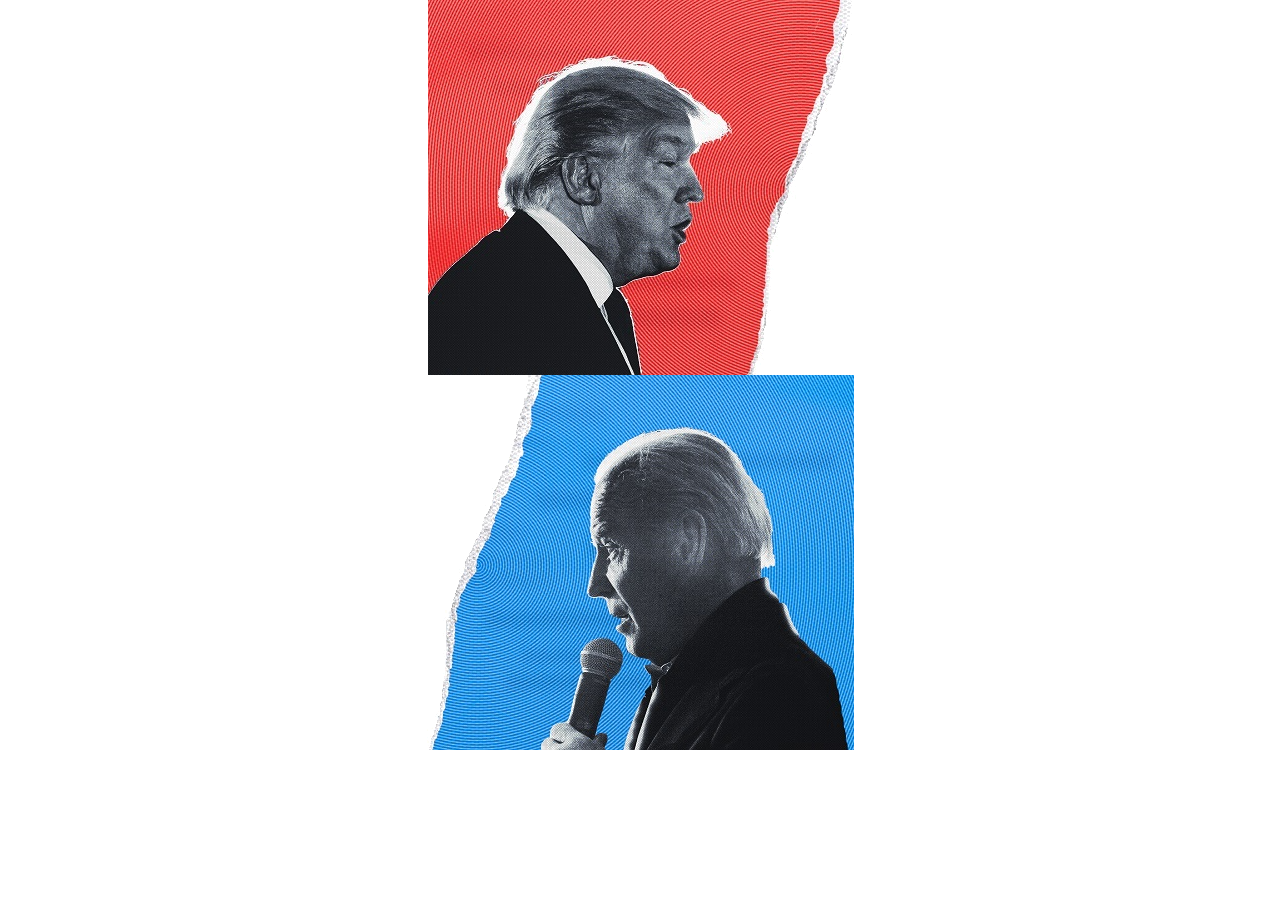
==== game.html @ 7528555c "Add initial game.js opening animation" ====
<!DOCTYPE html>
<html lang="en-GB">
    
    <head>
        <title>Presidential Debate</title>
        <meta name="viewport" content="width=device-width, initial-scale=1.0" />
        <link rel="stylesheet" href="https://stackpath.bootstrapcdn.com/bootstrap/4.5.0/css/bootstrap.min.css" />
        <link rel="stylesheet" href="https://use.fontawesome.com/releases/v5.11.1/css/all.css" type="text/css" />  
        <link rel="stylesheet" type="text/css" href="assets/css/game.css" />
    </head>

    <body>
        <!-- Preload audio files before game starts here for quicker reaction -->
        <div class="container-fluid container-background">
            <!-- Background images -->
            <div class="img-container-trump-initial">
                <img src="assets/images/index/trump-no-background.png">
            </div>
            <div class="img-container-biden-initial">
                <img src="assets/images/index/biden-no-background.png">
            </div>

            <!-- Modal -->
                <!-- Button trigger modal -->
                <button type="button" class="btn btn-primary hide-button" id="modal-button" data-toggle="modal" data-target="#exampleModalCenter">
                Launch demo modal
                </button>

                <!-- Modal -->
                <div class="modal fade" id="exampleModalCenter" tabindex="-1" role="dialog" aria-labelledby="exampleModalCenterTitle" aria-hidden="true">
                <div class="modal-dialog modal-dialog-centered" role="document">
                    <div class="modal-content">
                    <div class="modal-header">
                        <h5 class="modal-title" id="exampleModalLongTitle">Difficulty</h5>
                        <button type="button" class="close" data-dismiss="modal" aria-label="Close">
                        <span aria-hidden="true">&times;</span>
                        </button>
                    </div>
                    <div class="modal-body">
                            <ul class="difficulty">
                                <li>
                                    <input type="radio" class="difOpt" name="difficulty" value="2">Easy
                                </li>
                                <li>
                                    <input type="radio" class="difOpt" name="difficulty" value="1" checked>Normal
                                </li>
                                <li>
                                    <input type="radio" class="difOpt" name="difficulty" value="0.5">Hard
                                </li>
                                <li>
                                    <input type="radio" class="difOpt" name="difficulty" value="0.25">Insane
                                </li>
                            </ul>
                        </div>
                        <div class="modal-footer">
                            <button type="button" class="btn btn-secondary" id="start-first" data-dismiss="modal">Start</button>
                        </div>
                    </div>
                </div>
                </div>

            <div class="container-fluid container-foreground">
                <!-- Game boxes -->
                <div class="row mt-4">
                    <div class="col-3"></div>
                    <div class="col box box-trump box-trump-1 box-game hide-button">
                        <audio id="audio-trump-1" src="assets/audio/sound-trump-1.mp3"></audio>
                        <span class="mt-3">America!</span>
                    </div>
                    <div class="col box box-biden box-biden-1 box-game hide-button">
                        <audio id="audio-biden-1" src="assets/audio/sound-biden-1.mp3"></audio>
                        <span>C'mon man!</span>
                    </div>
                    <div class="col-3"></div>
                </div>
                <div class="row">
                    <div class="col-3"></div>
                    <div class="col box box-trump box-trump-2 box-game hide-button">
                        <audio id="audio-trump-2" src="assets/audio/sound-trump-2.mp3"></audio>
                        <span>You're fired!</span>
                    </div>
                    <div class="col box box-biden box-biden-2 box-game hide-button">
                        <audio id="audio-biden-2" src="assets/audio/sound-biden-2.mp3"></audio>
                        <span>Full of shit!</span>
                    </div>
                    <div class="col-3"></div>
                </div>
                <div class="row">
                    <div class="col-3"></div>
                    <div class="col box box-trump box-trump-3 box-game hide-button">
                        <audio id="audio-trump-3" src="assets/audio/sound-trump-3.mp3"></audio>
                        <span>Fake news!</span>
                    </div>
                    <div class="col box box-biden box-biden-3 box-game hide-button">
                        <audio id="audio-biden-3" src="assets/audio/sound-biden-3.mp3"></audio>
                        <span>Hairy legs!</span>
                    </div>
                    <div class="col-3"></div>
                </div>
                <!-- User info -->
                <div class="row mt-4">
                    <div class="col-1"></div>
                    <div class="col box box-user-info hide-button">
                        <span class="mt-2" id="level">Level: 0</span>
                    </div>
                    <div class="col box box-user-info hide-button">
                        <button id="start">Start</button>
                        <button class="hide-button" id="continue">Continue</button>
                        <button class="hide-button" id="retry">Retry</button>
                    </div>
                    <div class="col box box-user-info score-count hide-button">
                        <span class="mt-2" id="score">Score: 0</span>
                    </div>
                    <div class="col-1"></div>
                </div>
            </div>
        </div>

    <!--Link to Bootstrap CDN-->
        <script src="https://code.jquery.com/jquery-3.4.1.slim.min.js">
        </script>
        <script src="https://cdn.jsdelivr.net/npm/popper.js@1.16.0/dist/umd/popper.min.js">
        </script>
        <script src="https://stackpath.bootstrapcdn.com/bootstrap/4.4.1/js/bootstrap.min.js">
        </script>
    <!--Link to JQuery CDN-->
        <script src="https://code.jquery.com/jquery-3.5.1.js">
        </script>
    <!--Link to script game.js-->
    	<script src="assets/js/game.js">
        </script>

    </body>

</html>
---- assets/css/game.css ----
@import url('https://fonts.googleapis.com/css2?family=Bowlby+One+SC&display=swap');

body {
	text-align: center;
	font-family: 'Bowlby One SC', cursive;
	font-size: 1.5rem;
	padding: 0px;
}

.container-background {
	height: 100vh;

	overflow: hidden;
}

.container-foreground {
	height: 100vh;

	position: absolute;
	
	top: 0px;
	left: 0px;
}

.img-container-trump {
	height: 100vh;

	position: absolute;

	left: -105px;
}

.img-container-biden {
	height: 100vh;

	position: absolute;

	right: -105px;
}

.box {
    border-width: 6px;
    border-style: solid;
    margin: 4px;
}

.box-trump {
    border-color: red;
}

.box-biden {
    border-color: blue;
}

.box-user-info {
    border-color: black;
}

.hide-button {
    display: none;
}

/*https://www.w3schools.com/howto/howto_css_shake_image.asp*/
.shake {
	animation: shake 0.5s;
}

@keyframes shake {
  0% { transform: translate(1px, 1px) rotate(0deg); }
  10% { transform: translate(-1px, -2px) rotate(-1deg); }
  20% { transform: translate(-3px, 0px) rotate(1deg); }
  30% { transform: translate(3px, 2px) rotate(0deg); }
  40% { transform: translate(1px, -1px) rotate(1deg); }
  50% { transform: translate(-1px, 2px) rotate(-1deg); }
  60% { transform: translate(-3px, 1px) rotate(0deg); }
  70% { transform: translate(3px, 1px) rotate(-1deg); }
  80% { transform: translate(-1px, -1px) rotate(1deg); }
  90% { transform: translate(1px, 2px) rotate(0deg); }
  100% { transform: translate(1px, -2px) rotate(-1deg); }
}
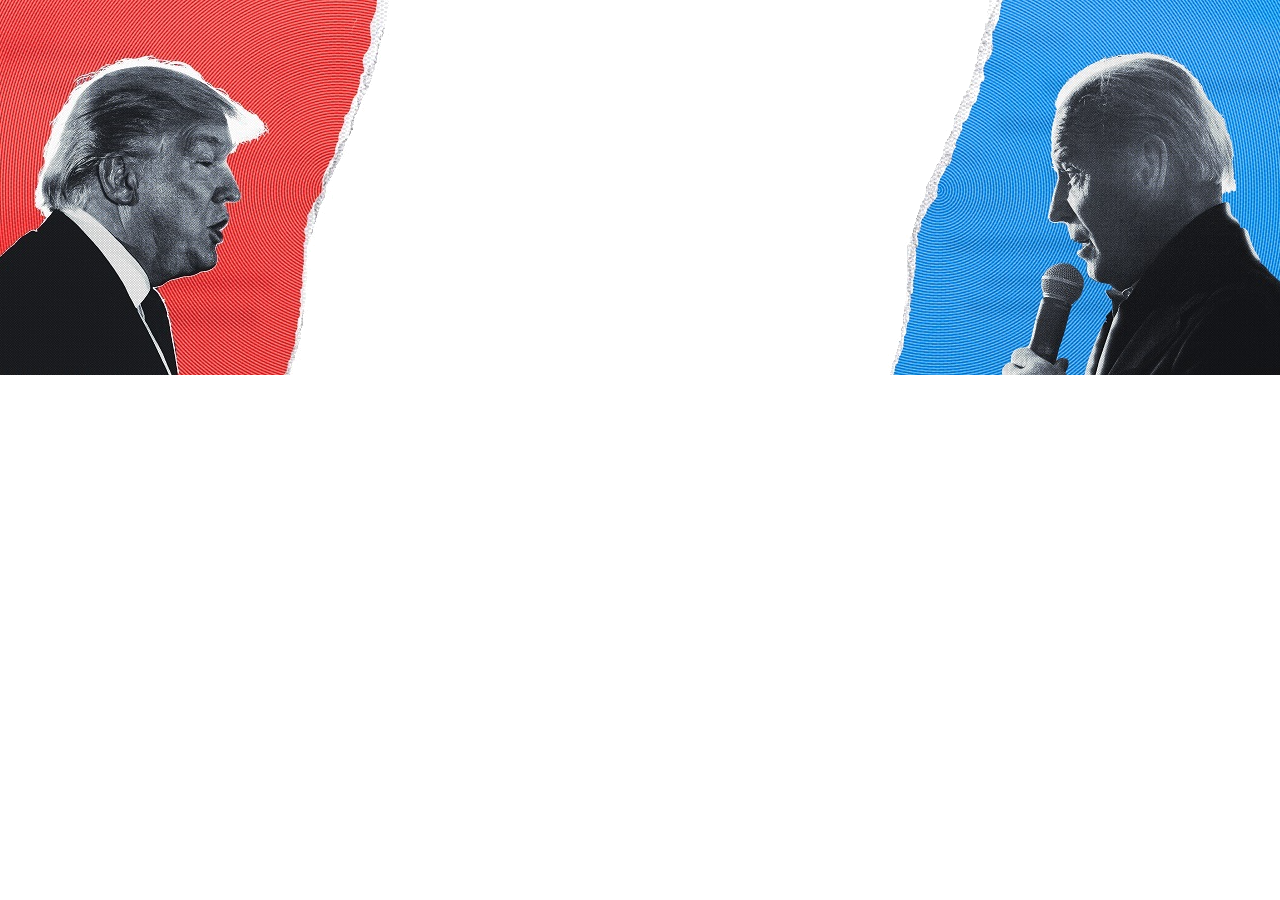
==== commit 37862542: "Start styling modals on game.html" ====
--- a/game.html
+++ b/game.html
@@ -2,16 +2,16 @@
 <html lang="en-GB">
     
     <head>
-        <title>Presidential Debate</title>
+        <title>Presidential Debate | Game</title>
         <meta name="viewport" content="width=device-width, initial-scale=1.0" />
         <link rel="stylesheet" href="https://stackpath.bootstrapcdn.com/bootstrap/4.5.0/css/bootstrap.min.css" />
         <link rel="stylesheet" href="https://use.fontawesome.com/releases/v5.11.1/css/all.css" type="text/css" />  
+        <link rel="stylesheet" type="text/css" href="assets/css/style.css" />        
         <link rel="stylesheet" type="text/css" href="assets/css/game.css" />
     </head>
 
     <body>
-        <!-- Preload audio files before game starts here for quicker reaction -->
-        <div class="container-fluid container-background">
+        <div class="container-background">
             <!-- Background images -->
             <div class="img-container-trump-initial">
                 <img src="assets/images/index/trump-no-background.png">
@@ -20,24 +20,68 @@
                 <img src="assets/images/index/biden-no-background.png">
             </div>
 
-            <!-- Modal -->
+            <!-- Modal 1-->
                 <!-- Button trigger modal -->
-                <button type="button" class="btn btn-primary hide-button" id="modal-button" data-toggle="modal" data-target="#exampleModalCenter">
+                <button type="button" class="btn btn-primary hide-button" id="modal-button-1" data-toggle="modal" data-target="#exampleModalCenter-1">
                 Launch demo modal
                 </button>
 
                 <!-- Modal -->
-                <div class="modal fade" id="exampleModalCenter" tabindex="-1" role="dialog" aria-labelledby="exampleModalCenterTitle" aria-hidden="true">
+                <div class="modal fade" id="exampleModalCenter-1" tabindex="-1" role="dialog" aria-labelledby="exampleModalCenterTitle" aria-hidden="true">
                 <div class="modal-dialog modal-dialog-centered" role="document">
                     <div class="modal-content">
                     <div class="modal-header">
-                        <h5 class="modal-title" id="exampleModalLongTitle">Difficulty</h5>
-                        <button type="button" class="close" data-dismiss="modal" aria-label="Close">
+                        <h5 class="modal-title" id="exampleModalLongTitle-1">Pick your difficulty</h5>
+                        <!-- <button type="button" class="close" data-dismiss="modal" aria-label="Close">
                         <span aria-hidden="true">&times;</span>
-                        </button>
+                        </button> -->
                     </div>
                     <div class="modal-body">
                             <ul class="difficulty">
+                                <li>
+                                    <input type="radio" class="difOpt" name="difficulty" value="2">Easy
+                                    <span class="checkmark"></span>
+                                </li>
+                                <li>
+                                    <input type="radio" class="difOpt" name="difficulty" value="1" checked>Normal
+                                    <span class="checkmark"></span>
+                                </li>
+                                <li>
+                                    <input type="radio" class="difOpt" name="difficulty" value="0.5">Hard
+                                    <span class="checkmark"></span>
+                                </li>
+                                <li>
+                                    <input type="radio" class="difOpt" name="difficulty" value="0.25">Insane
+                                    <span class="checkmark"></span>
+                                </li>
+                            </ul>
+                        </div>
+                        <div class="modal-footer">
+                            <button type="button" class="btn btn-secondary" id="start" data-dismiss="modal">Start</button>
+                        </div>
+                    </div>
+                </div>
+                </div>
+
+            <!-- Modal 2-->
+                <!-- Button trigger modal -->
+                <button type="button" class="btn btn-primary hide-button" id="modal-button-2" data-toggle="modal" data-target="#exampleModalCenter-2">
+                Launch demo modal
+                </button>
+
+                <!-- Modal -->
+                <div class="modal fade" id="exampleModalCenter-2" tabindex="-1" role="dialog" aria-labelledby="exampleModalCenterTitle" aria-hidden="true">
+                    <div class="modal-dialog modal-dialog-centered" role="document">
+                        <div class="modal-content">
+                        <div class="modal-header">
+                            <h5 class="modal-title" id="exampleModalLongTitle-2">Difficulty</h5>
+                            <button type="button" class="close" data-dismiss="modal" aria-label="Close">
+                            <span aria-hidden="true">&times;</span>
+                            </button>
+                        </div>
+                        <div class="modal-body">
+                                <span>Vote vote vote!!</span>
+                                <ul class="difficulty">
                                 <li>
                                     <input type="radio" class="difOpt" name="difficulty" value="2">Easy
                                 </li>
@@ -51,24 +95,24 @@
                                     <input type="radio" class="difOpt" name="difficulty" value="0.25">Insane
                                 </li>
                             </ul>
-                        </div>
-                        <div class="modal-footer">
-                            <button type="button" class="btn btn-secondary" id="start-first" data-dismiss="modal">Start</button>
+                            </div>
+                            <div class="modal-footer">
+                                <button type="button" class="btn btn-secondary" id="retry" data-dismiss="modal">Retry</button>
+                            </div>
                         </div>
                     </div>
                 </div>
-                </div>
 
-            <div class="container-fluid container-foreground">
+            <div class="container-foreground">
                 <!-- Game boxes -->
-                <div class="row mt-4">
+                <div class="row mt-5">
                     <div class="col-3"></div>
                     <div class="col box box-trump box-trump-1 box-game hide-button">
-                        <audio id="audio-trump-1" src="assets/audio/sound-trump-1.mp3"></audio>
+                        <audio preload="auto" id="audio-trump-1" src="assets/audio/sound-trump-1.mp3"></audio>
                         <span class="mt-3">America!</span>
                     </div>
                     <div class="col box box-biden box-biden-1 box-game hide-button">
-                        <audio id="audio-biden-1" src="assets/audio/sound-biden-1.mp3"></audio>
+                        <audio preload="auto" id="audio-biden-1" src="assets/audio/sound-biden-1.mp3"></audio>
                         <span>C'mon man!</span>
                     </div>
                     <div class="col-3"></div>
@@ -76,11 +120,11 @@
                 <div class="row">
                     <div class="col-3"></div>
                     <div class="col box box-trump box-trump-2 box-game hide-button">
-                        <audio id="audio-trump-2" src="assets/audio/sound-trump-2.mp3"></audio>
+                        <audio preload="auto" id="audio-trump-2" src="assets/audio/sound-trump-2.mp3"></audio>
                         <span>You're fired!</span>
                     </div>
                     <div class="col box box-biden box-biden-2 box-game hide-button">
-                        <audio id="audio-biden-2" src="assets/audio/sound-biden-2.mp3"></audio>
+                        <audio preload="auto" id="audio-biden-2" src="assets/audio/sound-biden-2.mp3"></audio>
                         <span>Full of shit!</span>
                     </div>
                     <div class="col-3"></div>
@@ -88,11 +132,11 @@
                 <div class="row">
                     <div class="col-3"></div>
                     <div class="col box box-trump box-trump-3 box-game hide-button">
-                        <audio id="audio-trump-3" src="assets/audio/sound-trump-3.mp3"></audio>
+                        <audio preload="auto" id="audio-trump-3" src="assets/audio/sound-trump-3.mp3"></audio>
                         <span>Fake news!</span>
                     </div>
                     <div class="col box box-biden box-biden-3 box-game hide-button">
-                        <audio id="audio-biden-3" src="assets/audio/sound-biden-3.mp3"></audio>
+                        <audio preload="auto" id="audio-biden-3" src="assets/audio/sound-biden-3.mp3"></audio>
                         <span>Hairy legs!</span>
                     </div>
                     <div class="col-3"></div>
@@ -100,16 +144,23 @@
                 <!-- User info -->
                 <div class="row mt-4">
                     <div class="col-1"></div>
-                    <div class="col box box-user-info hide-button">
-                        <span class="mt-2" id="level">Level: 0</span>
+                    <a href="index.html" class="col-1 box box-user-info hide-button" role="button">
+                        <i class="fas fa-arrow-left" aria-hidden="true"></i>
+                        <span class="sr-only">Return to home</span>
+                    </a>
+                    <div class="col box box-user-info user-score-count hide-button">
+                        <span class="mt-2" id="user-score">Score: 0</span>
                     </div>
-                    <div class="col box box-user-info hide-button">
-                        <button id="start">Start</button>
-                        <button class="hide-button" id="continue">Continue</button>
-                        <button class="hide-button" id="retry">Retry</button>
+                    <div class="col box box-user-info high-score-count hide-button">
+                        <span class="mt-2" id="high-score">High Score: 0</span>
                     </div>
-                    <div class="col box box-user-info score-count hide-button">
-                        <span class="mt-2" id="score">Score: 0</span>
+                    <div class="col-1 box box-user-info-volume-on hide-button">
+                        <i class="fas fa-volume-up" aria-hidden="true"></i>
+                        <span class="sr-only">Volume on</span>
+                    </div>
+                    <div class="col-1 box box-user-info-volume-off hide-button">
+                        <i class="fas fa-volume-off" aria-hidden="true"></i>
+                        <span class="sr-only">Volume off</span>
                     </div>
                     <div class="col-1"></div>
                 </div>
--- a/assets/css/style.css
+++ b/assets/css/style.css
@@ -0,0 +1,49 @@
+@import url('https://fonts.googleapis.com/css2?family=Bowlby+One+SC&display=swap');
+
+body {
+	text-align: center;
+	font-family: 'Bowlby One SC', cursive;
+	font-size: 2rem;
+	padding: 0px;
+}
+
+/* .box {
+    border-width: 2px;
+    border-style: solid;
+    margin: 4px auto;
+}
+
+.box-trump {
+    border-color: red;
+}
+
+.box-biden {
+    border-color: blue;
+}
+
+.box-user-info {
+    border-color: black;
+}
+
+.hide-button {
+    display: none;
+} */
+
+/*https://www.w3schools.com/howto/howto_css_shake_image.asp*/
+/* .shake {
+	animation: shake 0.5s;
+}
+
+@keyframes shake {
+  0% { transform: translate(1px, 1px) rotate(0deg); }
+  10% { transform: translate(-1px, -2px) rotate(-1deg); }
+  20% { transform: translate(-3px, 0px) rotate(1deg); }
+  30% { transform: translate(3px, 2px) rotate(0deg); }
+  40% { transform: translate(1px, -1px) rotate(1deg); }
+  50% { transform: translate(-1px, 2px) rotate(-1deg); }
+  60% { transform: translate(-3px, 1px) rotate(0deg); }
+  70% { transform: translate(3px, 1px) rotate(-1deg); }
+  80% { transform: translate(-1px, -1px) rotate(1deg); }
+  90% { transform: translate(1px, 2px) rotate(0deg); }
+  100% { transform: translate(1px, -2px) rotate(-1deg); }
+} */--- a/assets/css/game.css
+++ b/assets/css/game.css
@@ -1,20 +1,15 @@
-@import url('https://fonts.googleapis.com/css2?family=Bowlby+One+SC&display=swap');
-
-body {
-	text-align: center;
-	font-family: 'Bowlby One SC', cursive;
-	font-size: 1.5rem;
-	padding: 0px;
-}
-
 .container-background {
 	height: 100vh;
+    width: 100%;
+
+	position: relative;
 
 	overflow: hidden;
 }
 
 .container-foreground {
 	height: 100vh;
+    width: 100%;
 
 	position: absolute;
 	
@@ -22,20 +17,133 @@
 	left: 0px;
 }
 
-.img-container-trump {
+.img-container-trump-initial {
 	height: 100vh;
 
 	position: absolute;
 
-	left: -105px;
-}
-
-.img-container-biden {
+	left: -35px;
+}
+
+.img-container-biden-initial {
 	height: 100vh;
 
 	position: absolute;
 
-	right: -105px;
+	right: -35px;
+}
+
+.trump-slide {
+    animation: trump-slide 1s;
+    animation-fill-mode: forwards;
+}
+
+@keyframes trump-slide {
+  from { 
+  	transform: translate(0px, 0px); 
+	}
+
+  to { 
+	transform: translate(-70px, 0px); 
+	}
+}
+
+.biden-slide {
+    animation: biden-slide 1s;
+    animation-fill-mode: forwards;
+}
+
+@keyframes biden-slide {
+  from { 
+  	transform: translate(0px, 0px); 
+	}
+
+  to { 
+	transform: translate(70px, 0px); 
+	}
+}
+
+.modal-body ul li {
+    list-style: none;
+}
+
+/* Modal https://www.w3schools.com/howto/howto_css_custom_checkbox.asp */
+/* Customize the label (the container) */
+.difficulty {
+  display: block;
+  position: relative;
+  padding-left: 35px;
+  margin-bottom: 12px;
+  cursor: pointer;
+  font-size: 22px;
+  -webkit-user-select: none;
+  -moz-user-select: none;
+  -ms-user-select: none;
+  user-select: none;
+}
+
+/* Hide the browser's default checkbox */
+.difficulty input {
+  position: absolute;
+  opacity: 0;
+  cursor: pointer;
+  height: 0;
+  width: 0;
+}
+
+/* Create a custom checkbox */
+.difficulty {
+  position: absolute;
+  top: 0;
+  left: 0;
+  height: 25px;
+  width: 25px;
+  background-color: #eee;
+}
+
+/* On mouse-over, add a grey background color */
+.difficulty:hover input ~ .checkmark {
+  background-color: #ccc;
+}
+
+/* When the checkbox is checked, add a blue background */
+.difficulty input:checked ~ .checkmark {
+  background-color: #2196F3;
+}
+
+/* Create the checkmark/indicator (hidden when not checked) */
+.difficulty:after {
+  content: "";
+  position: absolute;
+  display: none;
+}
+
+/* Show the checkmark when checked */
+.difficulty input:checked ~ .checkmark:after {
+  display: block;
+}
+
+/* Style the checkmark/indicator */
+.difficulty .checkmark:after {
+  left: 9px;
+  top: 5px;
+  width: 5px;
+  height: 10px;
+  border: solid white;
+  border-width: 0 3px 3px 0;
+  -webkit-transform: rotate(45deg);
+  -ms-transform: rotate(45deg);
+  transform: rotate(45deg);
+}
+/* Modal */
+
+div span {
+    display: flex;
+    justify-content: center;
+    align-content: center;
+    flex-direction: column;
+    line-height: 1;
+    margin: 5px auto;
 }
 
 .box {
@@ -52,8 +160,40 @@
     border-color: blue;
 }
 
-.box-user-info {
+.box-user-info, .box-user-info-volume-on, .box-user-info-volume-off {
+    font-size: 1.25rem;
+    color: black;
     border-color: black;
+    background: white;
+}
+
+button {
+    border: none;
+    background: none;
+}
+
+.box-trump-1 {
+    transform:translate(-4px, 2px) rotate(-5deg);
+}
+
+.box-biden-1 {
+    transform:translate(-4px, 5px) rotate(5deg);
+}
+
+.box-trump-2 {
+    transform:translate(-2px, 2px) rotate(-1deg);
+}
+
+.box-biden-2 {
+    transform:translate(-2px, 6px) rotate(-1deg);
+}
+
+.box-trump-3 {
+    transform:translate(-2px, 4px) rotate(5deg);
+}
+
+.box-biden-3 {
+    transform:translate(5px, 10px) rotate(-7deg);
 }
 
 .hide-button {
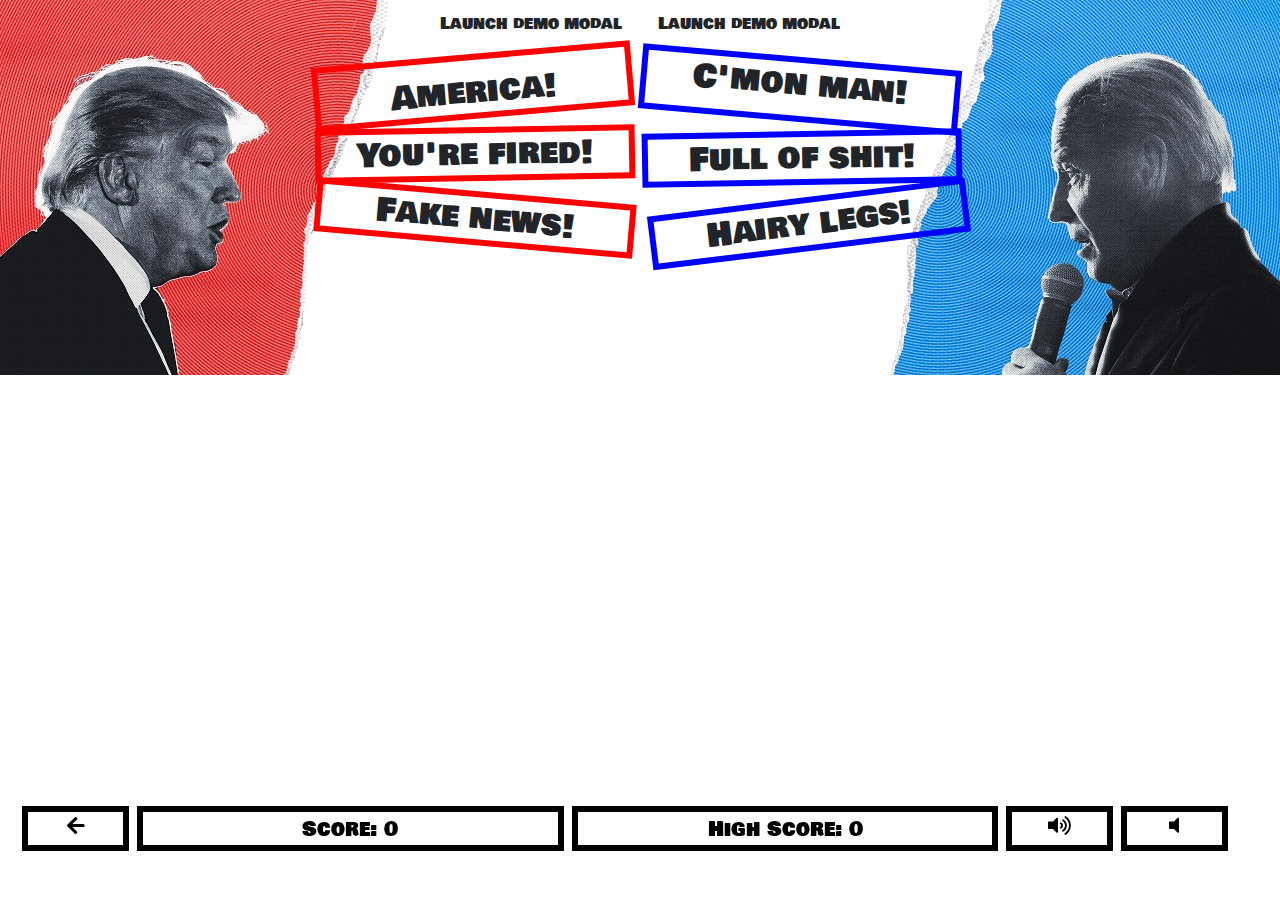
==== commit 819cf89e: "Finish styling modals on game.html" ====
--- a/game.html
+++ b/game.html
@@ -22,83 +22,72 @@
 
             <!-- Modal 1-->
                 <!-- Button trigger modal -->
-                <button type="button" class="btn btn-primary hide-button" id="modal-button-1" data-toggle="modal" data-target="#exampleModalCenter-1">
+                <button type="button" class="btn hide-button" id="modal-1" data-toggle="modal" data-target="#modal-start">
                 Launch demo modal
                 </button>
 
                 <!-- Modal -->
-                <div class="modal fade" id="exampleModalCenter-1" tabindex="-1" role="dialog" aria-labelledby="exampleModalCenterTitle" aria-hidden="true">
-                <div class="modal-dialog modal-dialog-centered" role="document">
-                    <div class="modal-content">
-                    <div class="modal-header">
-                        <h5 class="modal-title" id="exampleModalLongTitle-1">Pick your difficulty</h5>
-                        <!-- <button type="button" class="close" data-dismiss="modal" aria-label="Close">
-                        <span aria-hidden="true">&times;</span>
-                        </button> -->
-                    </div>
-                    <div class="modal-body">
-                            <ul class="difficulty">
-                                <li>
-                                    <input type="radio" class="difOpt" name="difficulty" value="2">Easy
-                                    <span class="checkmark"></span>
-                                </li>
-                                <li>
-                                    <input type="radio" class="difOpt" name="difficulty" value="1" checked>Normal
-                                    <span class="checkmark"></span>
-                                </li>
-                                <li>
-                                    <input type="radio" class="difOpt" name="difficulty" value="0.5">Hard
-                                    <span class="checkmark"></span>
-                                </li>
-                                <li>
-                                    <input type="radio" class="difOpt" name="difficulty" value="0.25">Insane
-                                    <span class="checkmark"></span>
-                                </li>
-                            </ul>
-                        </div>
-                        <div class="modal-footer">
-                            <button type="button" class="btn btn-secondary" id="start" data-dismiss="modal">Start</button>
+                <div class="modal fade" id="modal-start" tabindex="-1" role="dialog" aria-labelledby="modal-start-header" aria-hidden="true">
+                    <div class="modal-dialog modal-dialog-centered" role="document">
+                        <div class="modal-content">
+                            <header id="modal-start-header">Pick your difficulty</header>
+                            <form>
+                                <ul class="difficulty p-0 m-0">
+                                    <li class="opt">
+                                        <input type="radio" id="difOpt-start-1" name="difficulty" value="2">
+                                        <label for="difOpt-start-1">Easy</label>
+                                    </li>
+                                    <li class="opt">
+                                        <input type="radio" id="difOpt-start-2" name="difficulty" value="1" checked>
+                                        <label for="difOpt-start-2">Normal</label>
+                                    </li>
+                                    <li class="opt">
+                                        <input type="radio" id="difOpt-start-3" name="difficulty" value="0.5">
+                                        <label for="difOpt-start-3">Hard</label>
+                                    </li>
+                                    <li class="opt">
+                                        <input type="radio" id="difOpt-start-4" name="difficulty" value="0.25">
+                                        <label for="difOpt-start-4">Insane</label>
+                                    </li>
+                                </ul>
+                            </form>
+                            <button type="button" id="game-cta-start" data-dismiss="modal">Start</button>
                         </div>
                     </div>
-                </div>
                 </div>
 
             <!-- Modal 2-->
                 <!-- Button trigger modal -->
-                <button type="button" class="btn btn-primary hide-button" id="modal-button-2" data-toggle="modal" data-target="#exampleModalCenter-2">
+                <button type="button" class="btn hide-button" id="modal-2" data-toggle="modal" data-target="#modal-retry">
                 Launch demo modal
                 </button>
 
                 <!-- Modal -->
-                <div class="modal fade" id="exampleModalCenter-2" tabindex="-1" role="dialog" aria-labelledby="exampleModalCenterTitle" aria-hidden="true">
+                <div class="modal fade" id="modal-retry" tabindex="-1" role="dialog" aria-labelledby="modal-retry-header" aria-hidden="true">
                     <div class="modal-dialog modal-dialog-centered" role="document">
                         <div class="modal-content">
-                        <div class="modal-header">
-                            <h5 class="modal-title" id="exampleModalLongTitle-2">Difficulty</h5>
-                            <button type="button" class="close" data-dismiss="modal" aria-label="Close">
-                            <span aria-hidden="true">&times;</span>
-                            </button>
-                        </div>
-                        <div class="modal-body">
-                                <span>Vote vote vote!!</span>
-                                <ul class="difficulty">
-                                <li>
-                                    <input type="radio" class="difOpt" name="difficulty" value="2">Easy
-                                </li>
-                                <li>
-                                    <input type="radio" class="difOpt" name="difficulty" value="1" checked>Normal
-                                </li>
-                                <li>
-                                    <input type="radio" class="difOpt" name="difficulty" value="0.5">Hard
-                                </li>
-                                <li>
-                                    <input type="radio" class="difOpt" name="difficulty" value="0.25">Insane
-                                </li>
-                            </ul>
-                            </div>
-                            <div class="modal-footer">
-                                <button type="button" class="btn btn-secondary" id="retry" data-dismiss="modal">Retry</button>
-                            </div>
+                            <header id="modal-retry-header">Pick your difficulty</header>
+                            <form>
+                                <ul class="difficulty p-0 m-0">
+                                    <li class="opt">
+                                        <input type="radio" id="difOpt-retry-1" name="difficulty" value="2">
+                                        <label for="difOpt-retry-1">Easy</label>
+                                    </li>
+                                    <li class="opt">
+                                        <input type="radio" id="difOpt-retry-2" name="difficulty" value="1" checked>
+                                        <label for="difOpt-retry-2">Normal</label>
+                                    </li>
+                                    <li class="opt">
+                                        <input type="radio" id="difOpt-retry-3" name="difficulty" value="0.5">
+                                        <label for="difOpt-retry-3">Hard</label>
+                                    </li>
+                                    <li class="opt">
+                                        <input type="radio" id="difOpt-retry-4" name="difficulty" value="0.25">
+                                        <label for="difOpt-retry-4">Insane</label>
+                                    </li>
+                                </ul>
+                            </form>
+                            <button type="button" id="game-cta-retry" data-dismiss="modal">Retry</button>
                         </div>
                     </div>
                 </div>
@@ -142,16 +131,16 @@
                     <div class="col-3"></div>
                 </div>
                 <!-- User info -->
-                <div class="row mt-4">
-                    <div class="col-1"></div>
+                <div class="row-fixed row">
+                    <div class="col"></div>
                     <a href="index.html" class="col-1 box box-user-info hide-button" role="button">
                         <i class="fas fa-arrow-left" aria-hidden="true"></i>
                         <span class="sr-only">Return to home</span>
                     </a>
-                    <div class="col box box-user-info user-score-count hide-button">
+                    <div class="col-4 box box-user-info user-score-count hide-button">
                         <span class="mt-2" id="user-score">Score: 0</span>
                     </div>
-                    <div class="col box box-user-info high-score-count hide-button">
+                    <div class="col-4 box box-user-info high-score-count hide-button">
                         <span class="mt-2" id="high-score">High Score: 0</span>
                     </div>
                     <div class="col-1 box box-user-info-volume-on hide-button">
@@ -162,7 +151,7 @@
                         <i class="fas fa-volume-off" aria-hidden="true"></i>
                         <span class="sr-only">Volume off</span>
                     </div>
-                    <div class="col-1"></div>
+                    <div class="col"></div>
                 </div>
             </div>
         </div>
--- a/assets/css/game.css
+++ b/assets/css/game.css
@@ -63,79 +63,65 @@
 	}
 }
 
-.modal-body ul li {
+.modal {
+    height: 90vh;
+    margin-top: 5vh;
+    margin-bottom: 5vh;
+}
+
+.modal-content {
+    background: none;
+    border: none;
+}
+
+#modal-start-header, #modal-retry-header {
+    font-size: 2.25rem;
+    color: white;
+    text-shadow:
+   -2px -2px 0 #000,  
+    2px -2px 0 #000,
+    -2px 2px 0 #000,
+     2px 2px 0 #000;
+}
+
+.modal-content ul li {
     list-style: none;
-}
-
-/* Modal https://www.w3schools.com/howto/howto_css_custom_checkbox.asp */
-/* Customize the label (the container) */
-.difficulty {
-  display: block;
-  position: relative;
-  padding-left: 35px;
-  margin-bottom: 12px;
-  cursor: pointer;
-  font-size: 22px;
-  -webkit-user-select: none;
-  -moz-user-select: none;
-  -ms-user-select: none;
-  user-select: none;
-}
-
-/* Hide the browser's default checkbox */
-.difficulty input {
-  position: absolute;
-  opacity: 0;
-  cursor: pointer;
-  height: 0;
-  width: 0;
-}
-
-/* Create a custom checkbox */
-.difficulty {
-  position: absolute;
-  top: 0;
-  left: 0;
-  height: 25px;
-  width: 25px;
-  background-color: #eee;
-}
-
-/* On mouse-over, add a grey background color */
-.difficulty:hover input ~ .checkmark {
-  background-color: #ccc;
-}
-
-/* When the checkbox is checked, add a blue background */
-.difficulty input:checked ~ .checkmark {
-  background-color: #2196F3;
-}
-
-/* Create the checkmark/indicator (hidden when not checked) */
-.difficulty:after {
-  content: "";
-  position: absolute;
-  display: none;
-}
-
-/* Show the checkmark when checked */
-.difficulty input:checked ~ .checkmark:after {
-  display: block;
-}
-
-/* Style the checkmark/indicator */
-.difficulty .checkmark:after {
-  left: 9px;
-  top: 5px;
-  width: 5px;
-  height: 10px;
-  border: solid white;
-  border-width: 0 3px 3px 0;
-  -webkit-transform: rotate(45deg);
-  -ms-transform: rotate(45deg);
-  transform: rotate(45deg);
-}
-/* Modal */
+    line-height: 1.25rem;
+}
+
+.opt input[type="radio"] {
+    position: fixed;
+    opacity: 0;
+    pointer-events: none;
+}
+
+.opt input[type="radio"]:checked ~ label {
+    font-size: 1.75rem;
+    color: white;
+    text-shadow:
+   -2px -2px 0 #000,  
+    2px -2px 0 #000,
+    -2px 2px 0 #000,
+     2px 2px 0 #000;}
+
+#game-cta-start, #game-cta-retry {
+    color: black;
+    background: white;
+    border: solid 6px black;
+    margin: 4px auto;
+    font-size: 2rem;
+    width: 33vw;
+
+    animation: shake 0.75s;
+ 	animation-iteration-count: infinite;
+}
+
+#game-cta-start:hover {
+    animation: shake 0.5s;
+	animation-iteration-count: infinite;
+    text-decoration: none;
+    border-width: 8px;
+}
 
 div span {
     display: flex;
@@ -146,6 +132,13 @@
     margin: 5px auto;
 }
 
+.row-fixed {
+    width: 100%;
+    
+    position: fixed;
+    bottom: 5%;
+}
+
 .box {
     border-width: 6px;
     border-style: solid;
@@ -194,10 +187,6 @@
 
 .box-biden-3 {
     transform:translate(5px, 10px) rotate(-7deg);
-}
-
-.hide-button {
-    display: none;
 }
 
 /*https://www.w3schools.com/howto/howto_css_shake_image.asp*/
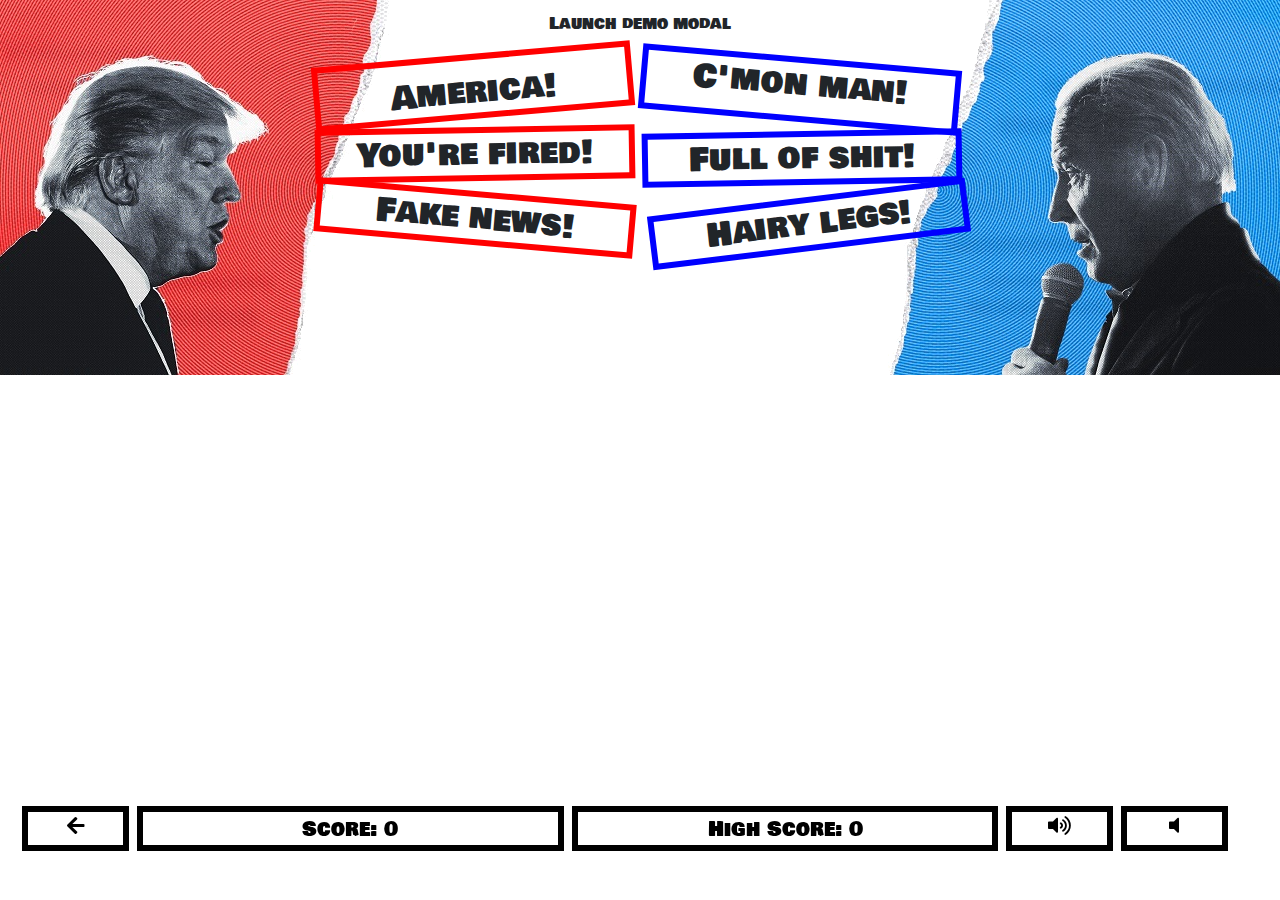
==== commit a705a143: "Bug fix: difficulty input now works consistently" ====
--- a/game.html
+++ b/game.html
@@ -20,74 +20,38 @@
                 <img src="assets/images/index/biden-no-background.png">
             </div>
 
-            <!-- Modal 1-->
+            <!-- Modal-->
                 <!-- Button trigger modal -->
-                <button type="button" class="btn hide-button" id="modal-1" data-toggle="modal" data-target="#modal-start">
+                <button type="button" class="btn hide-button" id="modal-difficulty-menu-btn" data-toggle="modal" data-target="#modal-difficulty-menu">
                 Launch demo modal
                 </button>
 
                 <!-- Modal -->
-                <div class="modal fade" id="modal-start" tabindex="-1" role="dialog" aria-labelledby="modal-start-header" aria-hidden="true">
+                <div class="modal fade" id="modal-difficulty-menu" tabindex="-1" role="dialog" aria-labelledby="modal-difficulty-menu-header" aria-hidden="true">
                     <div class="modal-dialog modal-dialog-centered" role="document">
                         <div class="modal-content">
-                            <header id="modal-start-header">Pick your difficulty</header>
+                            <header id="modal-difficulty-menu-header">Pick your difficulty</header>
                             <form>
                                 <ul class="difficulty p-0 m-0">
                                     <li class="opt">
-                                        <input type="radio" id="difOpt-start-1" name="difficulty" value="2">
-                                        <label for="difOpt-start-1">Easy</label>
+                                        <input type="radio" id="difOpt-1" name="difficulty" value="2">
+                                        <label for="difOpt-1">Easy</label>
                                     </li>
                                     <li class="opt">
-                                        <input type="radio" id="difOpt-start-2" name="difficulty" value="1" checked>
-                                        <label for="difOpt-start-2">Normal</label>
+                                        <input type="radio" id="difOpt-2" name="difficulty" value="1" checked>
+                                        <label for="difOpt-2">Normal</label>
                                     </li>
                                     <li class="opt">
-                                        <input type="radio" id="difOpt-start-3" name="difficulty" value="0.5">
-                                        <label for="difOpt-start-3">Hard</label>
+                                        <input type="radio" id="difOpt-3" name="difficulty" value="0.5">
+                                        <label for="difOpt-3">Hard</label>
                                     </li>
                                     <li class="opt">
-                                        <input type="radio" id="difOpt-start-4" name="difficulty" value="0.25">
-                                        <label for="difOpt-start-4">Insane</label>
+                                        <input type="radio" id="difOpt-4" name="difficulty" value="0.25">
+                                        <label for="difOpt-4">Insane</label>
                                     </li>
                                 </ul>
                             </form>
-                            <button type="button" id="game-cta-start" data-dismiss="modal">Start</button>
-                        </div>
-                    </div>
-                </div>
-
-            <!-- Modal 2-->
-                <!-- Button trigger modal -->
-                <button type="button" class="btn hide-button" id="modal-2" data-toggle="modal" data-target="#modal-retry">
-                Launch demo modal
-                </button>
-
-                <!-- Modal -->
-                <div class="modal fade" id="modal-retry" tabindex="-1" role="dialog" aria-labelledby="modal-retry-header" aria-hidden="true">
-                    <div class="modal-dialog modal-dialog-centered" role="document">
-                        <div class="modal-content">
-                            <header id="modal-retry-header">Pick your difficulty</header>
-                            <form>
-                                <ul class="difficulty p-0 m-0">
-                                    <li class="opt">
-                                        <input type="radio" id="difOpt-retry-1" name="difficulty" value="2">
-                                        <label for="difOpt-retry-1">Easy</label>
-                                    </li>
-                                    <li class="opt">
-                                        <input type="radio" id="difOpt-retry-2" name="difficulty" value="1" checked>
-                                        <label for="difOpt-retry-2">Normal</label>
-                                    </li>
-                                    <li class="opt">
-                                        <input type="radio" id="difOpt-retry-3" name="difficulty" value="0.5">
-                                        <label for="difOpt-retry-3">Hard</label>
-                                    </li>
-                                    <li class="opt">
-                                        <input type="radio" id="difOpt-retry-4" name="difficulty" value="0.25">
-                                        <label for="difOpt-retry-4">Insane</label>
-                                    </li>
-                                </ul>
-                            </form>
-                            <button type="button" id="game-cta-retry" data-dismiss="modal">Retry</button>
+                            <button type="button" id="game-btn" data-dismiss="modal">Start</button>
                         </div>
                     </div>
                 </div>
--- a/assets/css/game.css
+++ b/assets/css/game.css
@@ -74,7 +74,7 @@
     border: none;
 }
 
-#modal-start-header, #modal-retry-header {
+#modal-difficulty-menu-header {
     font-size: 2.25rem;
     color: white;
     text-shadow:
@@ -104,7 +104,7 @@
     -2px 2px 0 #000,
      2px 2px 0 #000;}
 
-#game-cta-start, #game-cta-retry {
+#game-btn {
     color: black;
     background: white;
     border: solid 6px black;
@@ -116,7 +116,7 @@
  	animation-iteration-count: infinite;
 }
 
-#game-cta-start:hover {
+#game-btn:hover {
     animation: shake 0.5s;
 	animation-iteration-count: infinite;
     text-decoration: none;
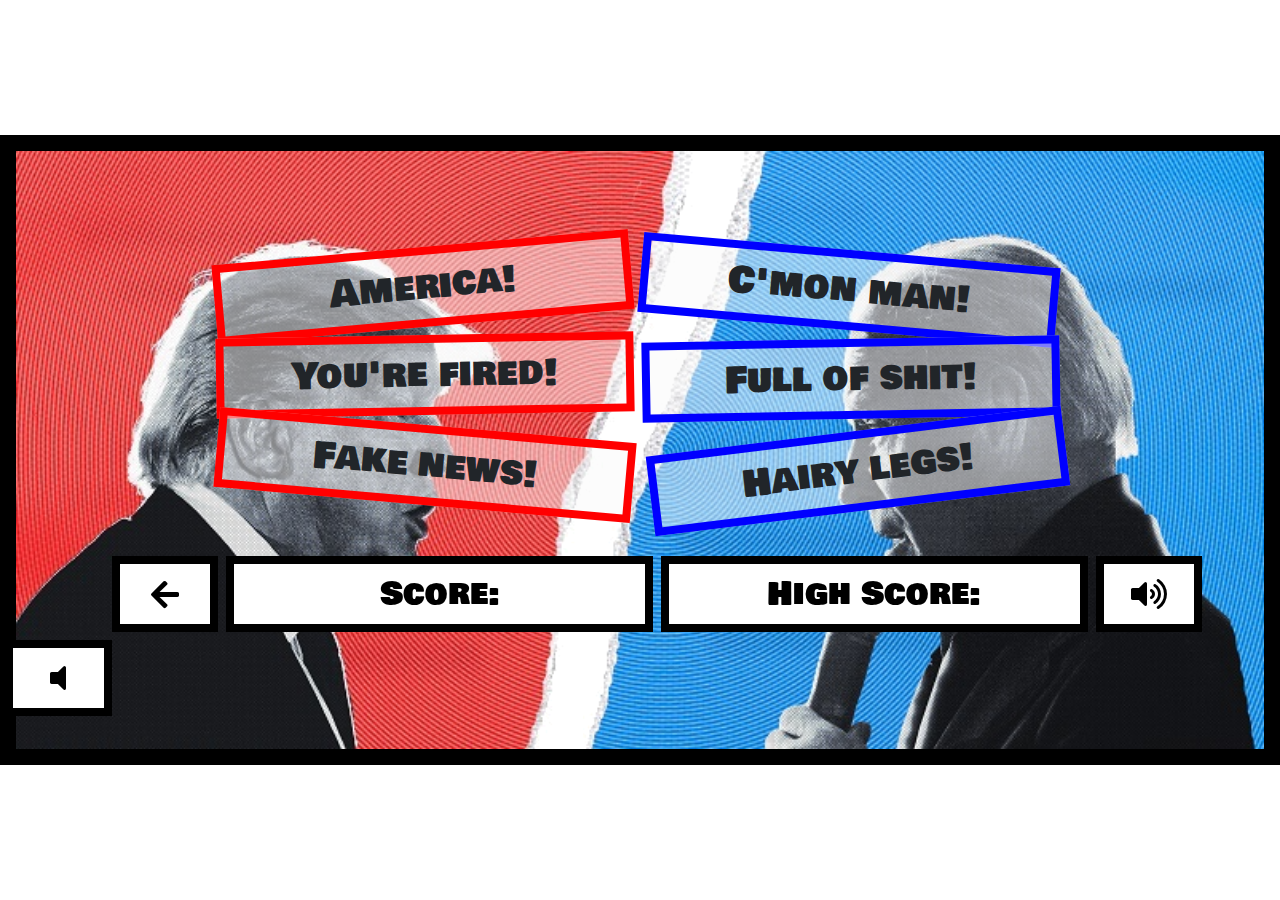
==== commit 0f22e244: "Add responsive layout for all devices for game.css" ====
--- a/game.html
+++ b/game.html
@@ -11,24 +11,23 @@
     </head>
 
     <body>
+        <!-- Preload audio -->
+        <audio preload="auto" id="audio-wwe-bell" src="assets/audio/sound-wwe-bell.mp3"></audio>
+        <!-- Background images -->
         <div class="container-background">
-            <!-- Background images -->
             <div class="img-container-trump-initial">
                 <img src="assets/images/index/trump-no-background.png">
             </div>
             <div class="img-container-biden-initial">
                 <img src="assets/images/index/biden-no-background.png">
             </div>
-
             <!-- Modal-->
-                <!-- Button trigger modal -->
+                <!-- Trigger modal -->
                 <button type="button" class="btn hide-button" id="modal-difficulty-menu-btn" data-toggle="modal" data-target="#modal-difficulty-menu">
-                Launch demo modal
                 </button>
-
-                <!-- Modal -->
-                <div class="modal fade" id="modal-difficulty-menu" tabindex="-1" role="dialog" aria-labelledby="modal-difficulty-menu-header" aria-hidden="true">
-                    <div class="modal-dialog modal-dialog-centered" role="document">
+                <!-- Modal body -->
+                <div class="modal fade" id="modal-difficulty-menu" tabindex="-1" role="dialog" data-backdrop="static" data-keyboard="false" aria-labelledby="modal-difficulty-menu-header" aria-hidden="true">
+                    <div class="modal-dialog-centered modal-dialog" role="document">
                         <div class="modal-content">
                             <header id="modal-difficulty-menu-header">Pick your difficulty</header>
                             <form>
@@ -55,23 +54,24 @@
                         </div>
                     </div>
                 </div>
-
+            <!-- Foreground text -->
             <div class="container-foreground">
                 <!-- Game boxes -->
-                <div class="row mt-5">
-                    <div class="col-3"></div>
+                <div class="row row-top"></div>
+                <div class="row">
+                    <div class="col-1 col-md-2"></div>
                     <div class="col box box-trump box-trump-1 box-game hide-button">
                         <audio preload="auto" id="audio-trump-1" src="assets/audio/sound-trump-1.mp3"></audio>
-                        <span class="mt-3">America!</span>
+                        <span>America!</span>
                     </div>
                     <div class="col box box-biden box-biden-1 box-game hide-button">
                         <audio preload="auto" id="audio-biden-1" src="assets/audio/sound-biden-1.mp3"></audio>
                         <span>C'mon man!</span>
                     </div>
-                    <div class="col-3"></div>
+                    <div class="col-1 col-md-2"></div>
                 </div>
                 <div class="row">
-                    <div class="col-3"></div>
+                    <div class="col-1 col-md-2"></div>
                     <div class="col box box-trump box-trump-2 box-game hide-button">
                         <audio preload="auto" id="audio-trump-2" src="assets/audio/sound-trump-2.mp3"></audio>
                         <span>You're fired!</span>
@@ -80,10 +80,10 @@
                         <audio preload="auto" id="audio-biden-2" src="assets/audio/sound-biden-2.mp3"></audio>
                         <span>Full of shit!</span>
                     </div>
-                    <div class="col-3"></div>
+                    <div class="col-1 col-md-2"></div>
                 </div>
                 <div class="row">
-                    <div class="col-3"></div>
+                    <div class="col-1 col-md-2"></div>
                     <div class="col box box-trump box-trump-3 box-game hide-button">
                         <audio preload="auto" id="audio-trump-3" src="assets/audio/sound-trump-3.mp3"></audio>
                         <span>Fake news!</span>
@@ -92,20 +92,20 @@
                         <audio preload="auto" id="audio-biden-3" src="assets/audio/sound-biden-3.mp3"></audio>
                         <span>Hairy legs!</span>
                     </div>
-                    <div class="col-3"></div>
+                    <div class="col-1 col-md-2"></div>
                 </div>
                 <!-- User info -->
                 <div class="row-fixed row">
-                    <div class="col"></div>
+                    <div class="col-1"></div>
                     <a href="index.html" class="col-1 box box-user-info hide-button" role="button">
                         <i class="fas fa-arrow-left" aria-hidden="true"></i>
-                        <span class="sr-only">Return to home</span>
+                        <span class="sr-only">Back</span>
                     </a>
                     <div class="col-4 box box-user-info user-score-count hide-button">
-                        <span class="mt-2" id="user-score">Score: 0</span>
+                        <span id="user-score">Score: </span>
                     </div>
                     <div class="col-4 box box-user-info high-score-count hide-button">
-                        <span class="mt-2" id="high-score">High Score: 0</span>
+                        <span id="high-score">High Score: </span>
                     </div>
                     <div class="col-1 box box-user-info-volume-on hide-button">
                         <i class="fas fa-volume-up" aria-hidden="true"></i>
@@ -115,11 +115,10 @@
                         <i class="fas fa-volume-off" aria-hidden="true"></i>
                         <span class="sr-only">Volume off</span>
                     </div>
-                    <div class="col"></div>
+                    <div class="col-1"></div>
                 </div>
             </div>
         </div>
-
     <!--Link to Bootstrap CDN-->
         <script src="https://code.jquery.com/jquery-3.4.1.slim.min.js">
         </script>
@@ -133,7 +132,5 @@
     <!--Link to script game.js-->
     	<script src="assets/js/game.js">
         </script>
-
     </body>
-
 </html>--- a/assets/css/game.css
+++ b/assets/css/game.css
@@ -18,19 +18,23 @@
 }
 
 .img-container-trump-initial {
-	height: 100vh;
+	height: 100%;
 
 	position: absolute;
 
-	left: -35px;
+	left: -10%;
 }
 
 .img-container-biden-initial {
-	height: 100vh;
+	height: 100%;
 
 	position: absolute;
 
-	right: -35px;
+	right: -10%;
+}
+
+.container-background > div > img {
+    height: 100%;
 }
 
 .trump-slide {
@@ -123,13 +127,17 @@
     border-width: 8px;
 }
 
-div span {
+.row-top {
+    height: 15vh;
+}
+
+.box span, .box i {
     display: flex;
     justify-content: center;
     align-content: center;
     flex-direction: column;
     line-height: 1;
-    margin: 5px auto;
+    margin: 10px auto;
 }
 
 .row-fixed {
@@ -145,21 +153,31 @@
     margin: 4px;
 }
 
+.box-game {
+    font-size: 1.25rem;
+}
+
 .box-trump {
     border-color: red;
+    background: rgba(250,250,250,0.5);
 }
 
 .box-biden {
     border-color: blue;
+    background: rgba(250,250,250,0.5);
 }
 
 .box-user-info, .box-user-info-volume-on, .box-user-info-volume-off {
-    font-size: 1.25rem;
+    font-size: 0.85rem;
     color: black;
     border-color: black;
     background: white;
 }
 
+a.box-user-info:hover {
+    color: black;
+}
+
 button {
     border: none;
     background: none;
@@ -189,9 +207,19 @@
     transform:translate(5px, 10px) rotate(-7deg);
 }
 
+.text-pop {
+    font-size: 1.5rem;
+    color: white;
+    text-shadow:
+   -2px -2px 0 #000,  
+    2px -2px 0 #000,
+    -2px 2px 0 #000,
+     2px 2px 0 #000;
+}
+
 /*https://www.w3schools.com/howto/howto_css_shake_image.asp*/
 .shake {
-	animation: shake 0.5s;
+    animation: shake 0.5s;
 }
 
 @keyframes shake {
@@ -206,4 +234,191 @@
   80% { transform: translate(-1px, -1px) rotate(1deg); }
   90% { transform: translate(1px, 2px) rotate(0deg); }
   100% { transform: translate(1px, -2px) rotate(-1deg); }
+}
+
+/* Media queries */
+@media (min-width: 600px) {
+    .img-container-trump-initial {
+        left: -5%;
+    }
+
+    .img-container-biden-initial {
+        right: -5%;
+    }
+
+    .row-top {
+        height: 17.5vh;
+    }
+
+    .box-game {
+        font-size: 1.5rem;
+    }
+
+    .box-user-info, .box-user-info-volume-on, .box-user-info-volume-off {
+        font-size: 1.25rem;
+    }
+
+    .text-pop {
+        font-size: 1.75rem;
+    }
+}
+
+@media (min-width: 768px) {
+    .img-container-trump-initial {
+        left: 0;
+    }
+
+    .img-container-biden-initial {
+        right: 0;
+    }
+
+    .box-game {
+        font-size: 1.65rem;
+    }
+
+    .box-user-info, .box-user-info-volume-on, .box-user-info-volume-off {
+        font-size: 1.35rem;
+    }
+
+    .text-pop {
+        font-size: 2rem;
+    }
+}
+
+@media (min-width: 992px) {
+    .container-background {
+	    height: 70vh;
+        margin: 15vh 0 0 0;
+        border: solid black 16px;
+    }
+
+    .container-foreground {
+	    height: 70vh;
+    }
+
+    .modal-dialog {
+        max-width: 700px;
+    }
+
+    #modal-difficulty-menu-header {
+        font-size: 3rem;
+        text-shadow:
+        -3px -3px 0 #000,  
+        3px -3px 0 #000,
+        -3px 3px 0 #000,
+        3px 3px 0 #000;
+    }
+
+    .opt input[type="radio"] ~ label {
+        font-size: 2rem;
+        line-height: 30px;
+    }
+
+    .opt input[type="radio"]:checked ~ label {
+        font-size: 2.25rem;
+    }
+
+    .row-top {
+        height: 10vh;
+    }
+
+    .row-fixed {
+        bottom: 20%;
+    }
+
+    .box {
+        border-width: 8px;
+    }
+
+    .box-game {
+        font-size: 2.25rem;
+    }
+
+    .box-user-info, .box-user-info-volume-on, .box-user-info-volume-off {
+        font-size: 2rem;
+    }
+
+    .box span, .box i {
+        margin: 14px auto;
+    }
+
+    .text-pop {
+        font-size: 2.75rem;
+        text-shadow:
+        -3px -3px 0 #000,  
+        3px -3px 0 #000,
+        -3px 3px 0 #000,
+        3px 3px 0 #000;
+    }
+}
+
+@media (min-width: 1200px) {
+    #modal-difficulty-menu-header {
+        font-size: 3.25rem;
+    }
+
+    .opt input[type="radio"] ~ label {
+        font-size: 2.25rem;
+        line-height: 35px;
+    }
+
+    .opt input[type="radio"]:checked ~ label {
+        font-size: 2.5rem;
+    }
+
+    #game-btn {
+        font-size: 2.5rem;
+    }
+}
+
+@media (min-width: 1350px) {
+    #modal-difficulty-menu-header {
+        font-size: 3.5rem;
+    }
+
+    .opt input[type="radio"] ~ label {
+        font-size: 2.5rem;
+        line-height: 40px;
+    }
+
+    .opt input[type="radio"]:checked ~ label {
+        font-size: 2.75rem;
+    }
+
+    #game-btn {
+        font-size: 2.75rem;
+    }
+
+    .row-top {
+        height: 12.5vh;
+    }
+
+    .row-fixed {
+        bottom: 22.5%;
+    }
+
+    .box {
+        border-width: 10px;
+    }
+
+    .box-game {
+        font-size: 2.75rem;
+    }
+
+    .box-user-info, .box-user-info-volume-on, .box-user-info-volume-off {
+        font-size: 2.5rem;
+    }
+
+    .box span, .box i {
+        margin: 16px auto;
+    }
+
+    .text-pop {
+        font-size: 3.25rem;
+        text-shadow:
+        -4px -4px 0 #000,  
+        4px -4px 0 #000,
+        -4px 4px 0 #000,
+        4px 4px 0 #000;
+    }
 }